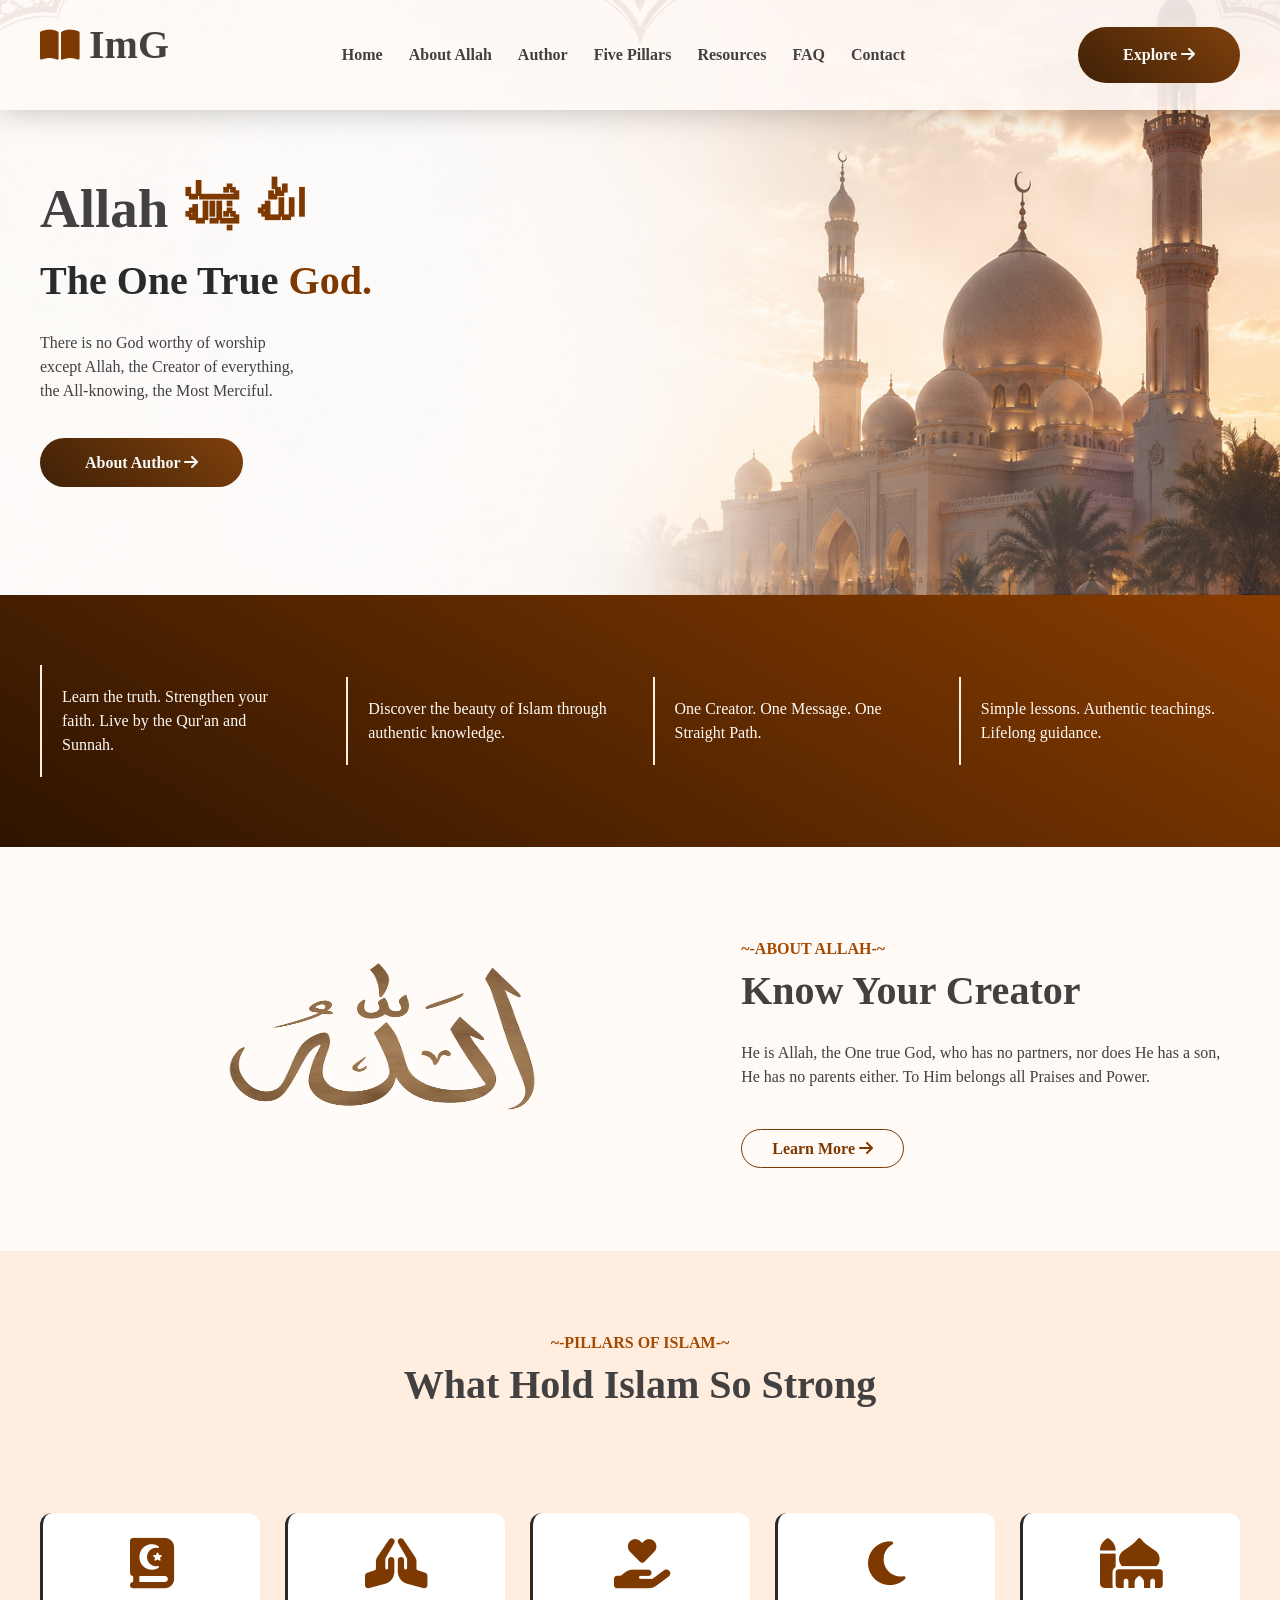
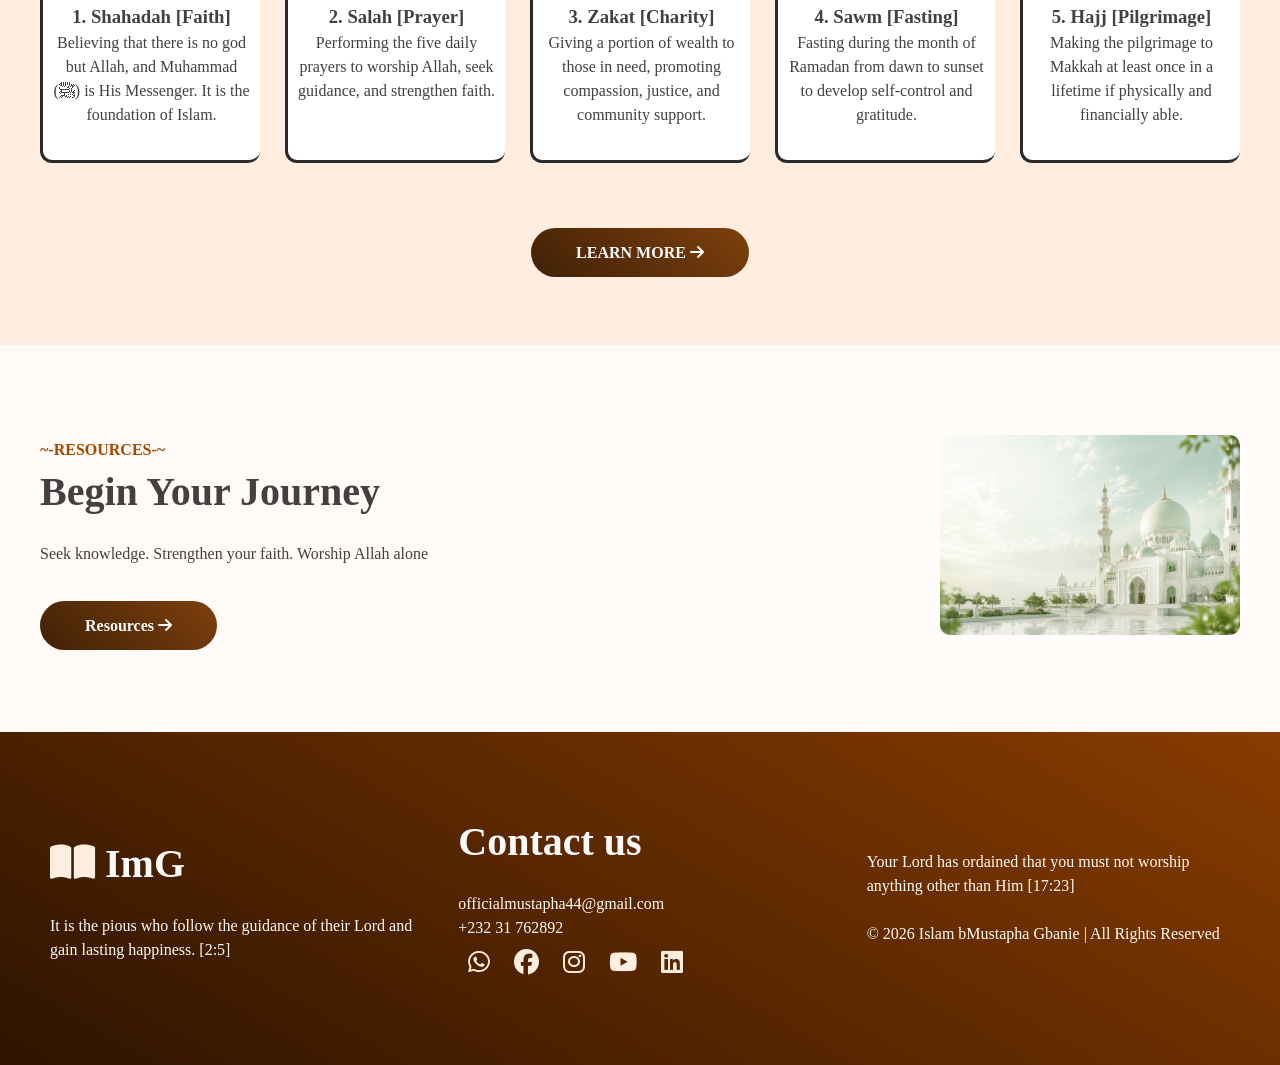
==== index.html @ 75f0ef75 "Add files via upload" ====
<!DOCTYPE html>
<html lang="en">
<head>
  <meta name="google-site-verification" content="kUoNEZyaHHgk7iwT_O8pBj2s8zlIZLvoUZk-4N_OeV8" />
  <meta name="msvalidate.01" content="C5AD6FC75478C789AB853C7C9F8C9426" />
  <meta charset="UTF-8">
  <meta name="viewport" content="width=device-width, initial-scale=1.0">
  <meta http-equiv="X-UA-Compatible" content="ie=edge">
  <title>Islam by Mustapha Gbanie – Learn the Truth of Islam Simply</title>
  <meta name="description" content="Welcome to the official Islamic website of Mustapha Gbanie. Learn about Allah, the Five Pillars of Islam, and get clear, authentic Islamic knowledge for everyone.">
  <meta name="keywords" content="Mustapha Gbanie, Mustapha Gbanie website, Islam for beginners, basics of Islam, learn Islam, Islamic teachings">
  <meta name="author" content="Mustapha Gbanie">
  <meta property="og:site_name" content="Islam by Mustapha Gbanie">
 <meta property="og:title" content="Islam by Mustapha Gbanie – Learn the Truth of Islam Simply">
 <meta property="og:description" content="Official Islamic website of Mustapha Gbanie: sharing clear, authentic knowledge about Islam, Allah, and the Five Pillars.">
 <meta property="og:url" content="https://mustapha-official.github.io/Islam/">
 <meta property="og:image" content="https://mustapha-official.github.io/Islam/bgg.webp" />
 <link rel="icon" href="bgg.webp" />
 
  <link rel="stylesheet" href="style.css" />
  <link rel="stylesheet" href="https://cdnjs.cloudflare.com/ajax/libs/font-awesome/6.7.2/css/all.min.css">
  <link rel="preconnect" href="https://fonts.googleapis.com">
  <link rel="preconnect" href="https://fonts.gstatic.com" crossorigin>
  <link href="https://fonts.googleapis.com/css2?family=Poppins:wght@300;400;500;600;700&display=swap" rel="stylesheet">
</head>
<body>
<header>
  <div class="wrapper">
    <div class="navigation">
      
      <div class="logo">
        <h2><i class="fa-solid fa-book-open"></i> ImG</h2>
      </div>
      
      <button onclick="navOpen()"><i class="fa-solid fa-bars"></i></button>
      
      <div class="nav-links">
        <ul>
          <li><a href="#">Home</a></li>
          <li><a href="#about">About Allah</a></li>
          <li><a href="author.html">Author</a></li>
          <li><a href="#pillars">Five Pillars</a></li>
          <li><a href="#resources">Resources</a></li>
          <li><a href="FAQ.html">FAQ</a></li>
          <li><a href="#contact">Contact</a></li>
        </ul>
      </div>
      
      <a class="btn" href="#about">Explore <i class="fa-solid fa-arrow-right"></i></a>
      
    </div>
  </div>
</header>

<!-- MAIN SECTION STRUCTURING -->
<main>
  <section class="hero">
    <div class="wrapper">
      <br /><br />
      <h1>Allah <strong>ﷲ ﷻ</strong></h1>
      <h2><strong><span>The One True </span>God.</strong></h2>
      <p>There is no God worthy of worship <br /> except Allah, the Creator of everything, <br /> the All-knowing, the Most Merciful.</p>
      <br /><br />
      <a class="Btn" href="about-author.html">About Author <i class="fa-solid fa-arrow-right"></i></a>
      
    </div>
  </section>
  
  <!-- TAGLINES SECTION -->
  <section class="tagline">
    <div class="wrapper">
      <div class="container">
        
        <div class="tag">
          
          <p>Learn the truth. Strengthen your faith. Live by the Qur'an and Sunnah.</p>
        </div>
        
        <div class="tag">
          
          <p>Discover the beauty of Islam through authentic knowledge.</p>
        </div>
        
        <div class="tag">
          
          <p>One Creator. One Message. One Straight Path.</p>
        </div>
        
        <div class="tag">
          
          <p>Simple lessons. Authentic teachings. Lifelong guidance.</p>
        </div>
        
      </div>
    </div>
  </section>
  
  
  <!-- ABOUT SECTION -->
  <section id="about" class="about">
    <div class="wrapper">
      <div class="container">
        
        <div class="image">
          <img src="AllAhh.webp" alt="The name of Allah" width="500" height="600" loading="lazy" />
        </div>
        
        <div class="para">
          <b>~-ABOUT ALLAH-~</b>
          <h2>Know Your <span>Creator</span></h2>
          <p>He is Allah, the One true God, who has no partners, nor does He has a son, He has no parents either. To Him belongs all Praises and Power.</p>
          <br /><br />
          <a class="learn" href="about-Allah.html">Learn More <i class="fa-solid fa-arrow-right"></i></a>
        </div>
        
      </div>
    </div>
  </section>
  
  
  <!-- PILLARS OF ISLAM SECTION -->
  <section id="pillars" class="pillars">
    <div class="wrapper">
      <b>~-PILLARS OF ISLAM-~</b>
      <h2>What Hold Islam <span>So Strong</span></h2>
      <br /><br />
      
      <div class="container">
        
        <div class="card">
          <i class="fa-solid fa-book-quran"></i>
          
          <h3>1. Shahadah <span>[Faith]</span></h3>
          
          <p>Believing that there is no god but Allah, and Muhammad (ﷺ) is His Messenger. It is the foundation of Islam.</p>
        </div>
        
        <div class="card">
          <i class="fa-solid fa-hands-praying"></i>
          
          <h3>2. Salah <span>[Prayer]</span></h3>
          
          <p>Performing the five daily prayers to worship Allah, seek guidance, and strengthen faith.</p>
        </div>
        
        <div class="card">
          <i class="fa-solid fa-hand-holding-heart"></i>
          
          <h3>3. Zakat <span>[Charity]</span></h3>
          
          <p>Giving a portion of wealth to those in need, promoting compassion, justice, and community support.</p>
        </div>
        
        <div class="card">
          <i class="fa-solid fa-moon"></i>
          
          <h3>4. Sawm <span>[Fasting]</span></h3>
          
          <p>Fasting during the month of Ramadan from dawn to sunset to develop self-control and gratitude.</p>
        </div>
        
        <div class="card">
          <i class="fa-solid fa-mosque"></i>
          
          <h3>5. Hajj <span>[Pilgrimage]</span></h3>
          
          <p>Making the pilgrimage to Makkah at least once in a lifetime if physically and financially able.</p>
        </div>
        
      </div>
      <br /><br />
      <a class="Btn" href="pillars-of-islam.html">LEARN MORE <i class="fa-solid fa-arrow-right"></i></a>
    </div>
  </section>
  
  
  <!--RESOURCES SECTION -->
  <section class="resources" id="resources">
    <div class="wrapper">
      <div class="container">
        
        <div class="res-card">
          <b>~-RESOURCES-~</b>
        <h2>Begin Your Journey</h2>
        <p>Seek knowledge. Strengthen your faith. Worship Allah alone</p>
        <br /><br />
        <a class="Btn" href="resources.html"> Resources <i class="fa-solid fa-arrow-right"></i></a>
        </div>
        
        <div class="res-card">
          <img src="bg.webp" alt="The name of Allah" width="500" height="600" loading="lazy" />
        </div>
        
      </div>
    </div>
  </section>
  
  <!-- FOOTER AND CONTACT INFO -->
  <footer>
    <div class="wrapper">
      <div class="container">
        
        <div class="logo">
          <h2><i class="fa-solid fa-book-open"></i> ImG</h2>
          <p>It is the pious who follow the guidance of their Lord and gain lasting happiness. [2:5]</p>
        </div>
        
        <div class="cont-info">
          <h2>Contact us</h2>
          <p>officialmustapha44@gmail.com</p>
          <p>+232 31 762892</p>
          
          <a href="https://wa.me/23231762892"><i class="fa-brands fa-whatsapp"></i></a>
          
          <a href="https://www.facebook.com/profile.php?id=61581850524625"><i class="fa-brands fa-facebook"></i></a>
          
          <a href="https://www.instagram.com/mustapha_gbanie?igsh=azB1b3VveTl0Zzk="><i class="fa-brands fa-instagram"></i></a>
          
          <a href="https://www.youtube.com/@Dr.Kabeer"><i class="fa-brands fa-youtube"></i></a>
          
          <a href="https://sl.linkedin.com/in/mustapha-gbanie-1b4a9739a"><i class="fa-brands fa-linkedin"></i></a>
          
        </div>
        
        <div class="remind">
          <p>Your Lord has ordained that you must not worship anything other than Him [17:23]</p>
          <br />
          <p>&copy; 2026 Islam bMustapha Gbanie | All Rights Reserved</p>
        </div>
        
      </div>
    </div>
  </footer>
  
</main>
  <script src="script.js"></script>
</body>
</html>
---- style.css ----
/*-- VARIABLE SET-UP FOR COLOUR PALETTE --*/
:root{
  --background: #FFFAF6;
  --soft-bg: #FFEEE0;
  --primary: linear-gradient(30deg, #2E1400, #883C00);
  --secondary: #7D3900;
  --cards: #FFFFFF;
  
  --body-color: #424040;
  --prim-color: #FAFAFA;
  --heading: #2A2A2A;
  
  --ancient: #A54900;
}

/*-- BASE SET --*/
*{
  box-sizing: border-box;
  margin: 0;
  padding: 0;
  scroll-behavior: smooth;
  font-family: Cambria, Cochin, Georgia, Times, 'Times New Roman', serif;}

/*-- TYPOGRAPHY, FONT SIZE TO CHANGE AUTOMATICALLY --*/
h1{font-size: clamp(40px, 5vw, 55px);}
h2{font-size: clamp(25px, 4vw, 40px);}
h3{font-size: clamp(20px, 3vw, 30);}
p{font-size: clamp(16px, 1vw, 18px);}

/*-- SETTINGS FOR MAXIMUM WIDTH, AND COLOURS SETUP ON SPECIFIC TEXTS --*/
.wrapper{max-width: 1200px; margin: 0 auto; padding: 0}
span{color: var(--primary);}
b{color: var(--ancient);}
strong{color: var(--secondary);}
code{color: var(--ancient); font-family: cursive;}

/*-- MAIN BODY STYLE --*/
body{
  background-color: var(--background);
  color: var(--body-color);
  line-height: 1.5;
  transition: all 0.4s linear ease;
}

/*-- THIS IS FOR ALL CONTAINERS --*/
.container,
.navigation{
  display: flex;
  align-items: center;
  justify-content: space-between;
  gap: 25px;
  margin: 10px auto;
}

.logo i{
  color: var(--secondary);
  font-size: 35px;
  border-radius: 20px;
}

/*-- HEADER STYLING --*/
header{
  background-color: #FFFAF6DE;
  position: fixed;
  width: 100%;
  padding: 5px 20px;
  box-shadow: 0 0 30px rgba(0, 0, 0, 0.24);
  z-index: 999;
  left: 0;
  top: 0;
}

/*-- NAVIGATION LINKS ON LARGE SCREEN --*/
.nav-links ul{
  display: flex;
  gap: 12px;
  list-style-type: none;
}

.nav-links ul li a{
  text-decoration: none;
  color: var(--primary);
  font-weight: bold;
  padding: 0 7px;
  transition: all 0.4s linear;
}

/*-- HOVER EFFECT FOR NAVIGATION LINKS --*/
.nav-links ul li a:hover{
  border-bottom: 2px solid var(--primary);
  padding: 0;
}

.nav-links ul li a:active{
  border-bottom: 2px solid var(--primary);
  padding: 0 8px;
  color: #000;
}

/*-- MENU BUTTON TO DISAPPEAR ON LARGE SCREEN --*/
button{
  display: none;
}

/*-- I'LL APPLY THIS TO ALL CARDS --*/
.card{
  background-color: var(--cards);
  padding: 10px;
  width: 260px;
  height: 250px;
  overflow-y: scroll;
  border-left: 3px solid var(--heading);
  border-bottom: 3px solid var(--heading);
  transition: all 0.4s linear;
  border-radius: 12px;
  margin: 20px auto;
}

/*--hover effect on cards--*/
.card:hover{
  transform: translateY(5px);
  transition: all 0.4s linear;
  box-shadow: inset 0 0 80px #FFFFFF, 0 4px 10px #5E3100;
}

/*-- cards icons --*/
.card i{
  background-color: var(--cards);
  color: var(--secondary);
  font-size: 50px;
  margin: 15px;
}

/*-- THIS IS FOR ALL BUTTONS --*/
.Btn, .btn{
  background-image: linear-gradient(40deg, #402107, #7E400C);
  color: var(--prim-color);
  padding: 16px 45px;
  border-radius: 30px;
  border: none;
  font-weight: bold;
  text-decoration: none;
  transition: all 0.4s linear;
}

/*--hover effect for buttons --*/
.Btn:hover,
.btn:hover{
  background-image: var(--primary);
}

/*-- THIS IS FOR ALL BUTTONS --*/
.learn {
  border: 1.5px solid var(--secondary);
  color: var(--secondary);
  padding: 10px 30px;
  border-radius: 20px;
  font-weight: bold;
  text-decoration: none;
  transition: all 0.4s linear;
}

/*--hover effect for buttons --*/
.learn:hover {
  color: var(--prim-color);
  background-color: var(--secondary);
}

/*-- HOME/HERO SECTION STYLE --*/
.hero{
  background-image: linear-gradient(40deg, #FFFFFF75, #FFFFFF00), url(bgg.webp);
  background-size: cover;
  background-repeat: no-repeat;
  background-position: center;
  padding: 120px 25px;
  text-shadow: 0 0 -5px #000000;
}

h2 strong span{color: var(--heading);}

/*-- Padding for all sections & margin for all h2 --*/
.about,
.pillars,
.resources,
.five-pillars{
  padding: 80px 30px;
  text-align: center;
}

h2{
  margin-bottom: 20px;
}

/*-- TAGLINE SECTION --*/
.tagline{
  background-image: var(--primary);
  padding: 60px 20px;
  font-family: cursive;
}

.tag{
  text-align: center;
  color: var(--background);
  padding: 20px;
  text-align: left;
  width: 100%;
  border-left: 2px solid var(--soft-bg);
}

/*-- ABOUT SECTION STYLE --*/
.about .container{
  gap: 30px; /*--About cards to have large gap/space--*/
}

.para,
.res-card{text-align: left;}
.image{
  width: 100%; /*--Image to stretch full width --*/
}
/*--About card image --*/
.image img,
.res-card img{
  width: 100%;
  height: 200px;
  overflow: hidden;
  filter: drop-shadow(0 0 12px #FFFFFF);
  border-radius: 10px;
  animation: anime 6s infinite; /*-- Animation set on the key frames below --*/
}

/*-- Key frames animation that making the images to move on the home page --*/
@keyframes anime{
  0%, 100%{
    transform: translateX(0);
  }
  
  25%{
    transform: translateX(10px);
  }
  
  50%{
    transform: translateY(10px);
  }
  
  75%{
    transform: translateX(-10px);
  }
}

/*-- PILLARS OF ISLAM SECTION --*/
.pillars{
  background-color: var(--soft-bg);
}

.five-pillars {
  background-color: var(--background);
}

/*-- Padding and alignment style for the following classes --*/
.shahadah,
.salah,
.zakat,
.sawm,
.hajj,
.intro,
.allah,
.author,
.preference,
.faq{
  text-align: left;
  padding: 90px 30px;
}

/*-- Unordered lists on different pages --*/
.shahadah ul,
.salah ul,
.zakat ul,
.sawm ul,
.hajj ul,
.allah ul,
.preference ul{
  list-style-type: lower-alpha;
  padding: 15px;
}

/*-- Arabic texts alignment and styles --*/
.arabic{
  text-align: right;
  color: var(--secondary);
  font-family: amiri;
  font-style: italic;
  font-weight: bold;
}

/*-- RESOURCES PAGE LINKS--*/
/*-- When you actually visit the links from the resources page their colours change to gray --*/
.preference p a:visited,
.preference p ul li a:visited{
  color: #808080;
}

/*-- FOOTER SECTION STYLES --*/
footer{
  background-image: var(--primary);
  color: var(--background);
  padding: 60px 30px;
}

.cont-info,
footer .logo,
.remind{
  width: 100%;
  height: 100%;
  padding: 10px;
}

.cont-info a{
  text-decoration: none;
}

.cont-info a i{
  padding: 10px;
  color: var(--soft-bg);
  font-size: 25px;
}

footer .logo i{
  color: var(--soft-bg);
  font-size: 40px;
}

footer h2{
  color: var(--prim-color);
}


/*-- MEDIA QUERY TO FIT ALL MOBILE PHONE SCREEN SIZES --*/
@media (max-width: 700px) {
  .container{flex-direction: column; gap: 20px;}
  
  /*-- The header button to disappear on mobile view --*/
  .btn{display: none;}
  
  /*-- This is the menu toggle button for navigation links --*/
  button{
    display: block;
    border-radius: 30px;
    border: none;
    font-weight: bold;
    transition: all 0.4s linear;
    padding: 5px 10px;
    background-color: transparent;
    font-size: 30px;
    color: var(--primary);
  }
  
  /*-- Navigation links to disappear and wait for instruction from JavaScript nah--*/
  .nav-links{display: none;}
  .nav-links ul{
    display: block;
    list-style-type: none;
  }
  
  .nav-links ul li{
    display: block;
    padding: 20px 10px;
    transition: all 0.5s ease-in;
  }
  
  .nav-links ul li a{
    display: block;
    text-decoration: none;
    color: var(--primary);
  }
  
  /*-- JavaScript instruction suddenly rooted here --*/
  .nav-links.active{
    display: block;
    position: fixed;
    right: 0;
    top: 70px;
    width: 50%;
    padding: 8px;
    font-weight: bold;
    border-radius: 5px;
    background-color: var(--cards);
  }
  
  /*-- To avoid too much space on the top of the cards --*/
  .card{
    margin-top: 10px;
  }
  
  /*-- To adjust the padding on smaller screens --*/
  .shahadah,
  .salah,
  .zakat,
  .sawm,
  .hajj,
  .intro,
  .allah,
  .author,
  .preference,
  .faq {
    text-align: left;
    padding: 80px 20px;
  }
  
  .about,
  .pillars,
  .resources,
  .five-pillars {
    padding: 80px 20px;
  }
  
  footer{
    padding: 40px 20px;
  }
}
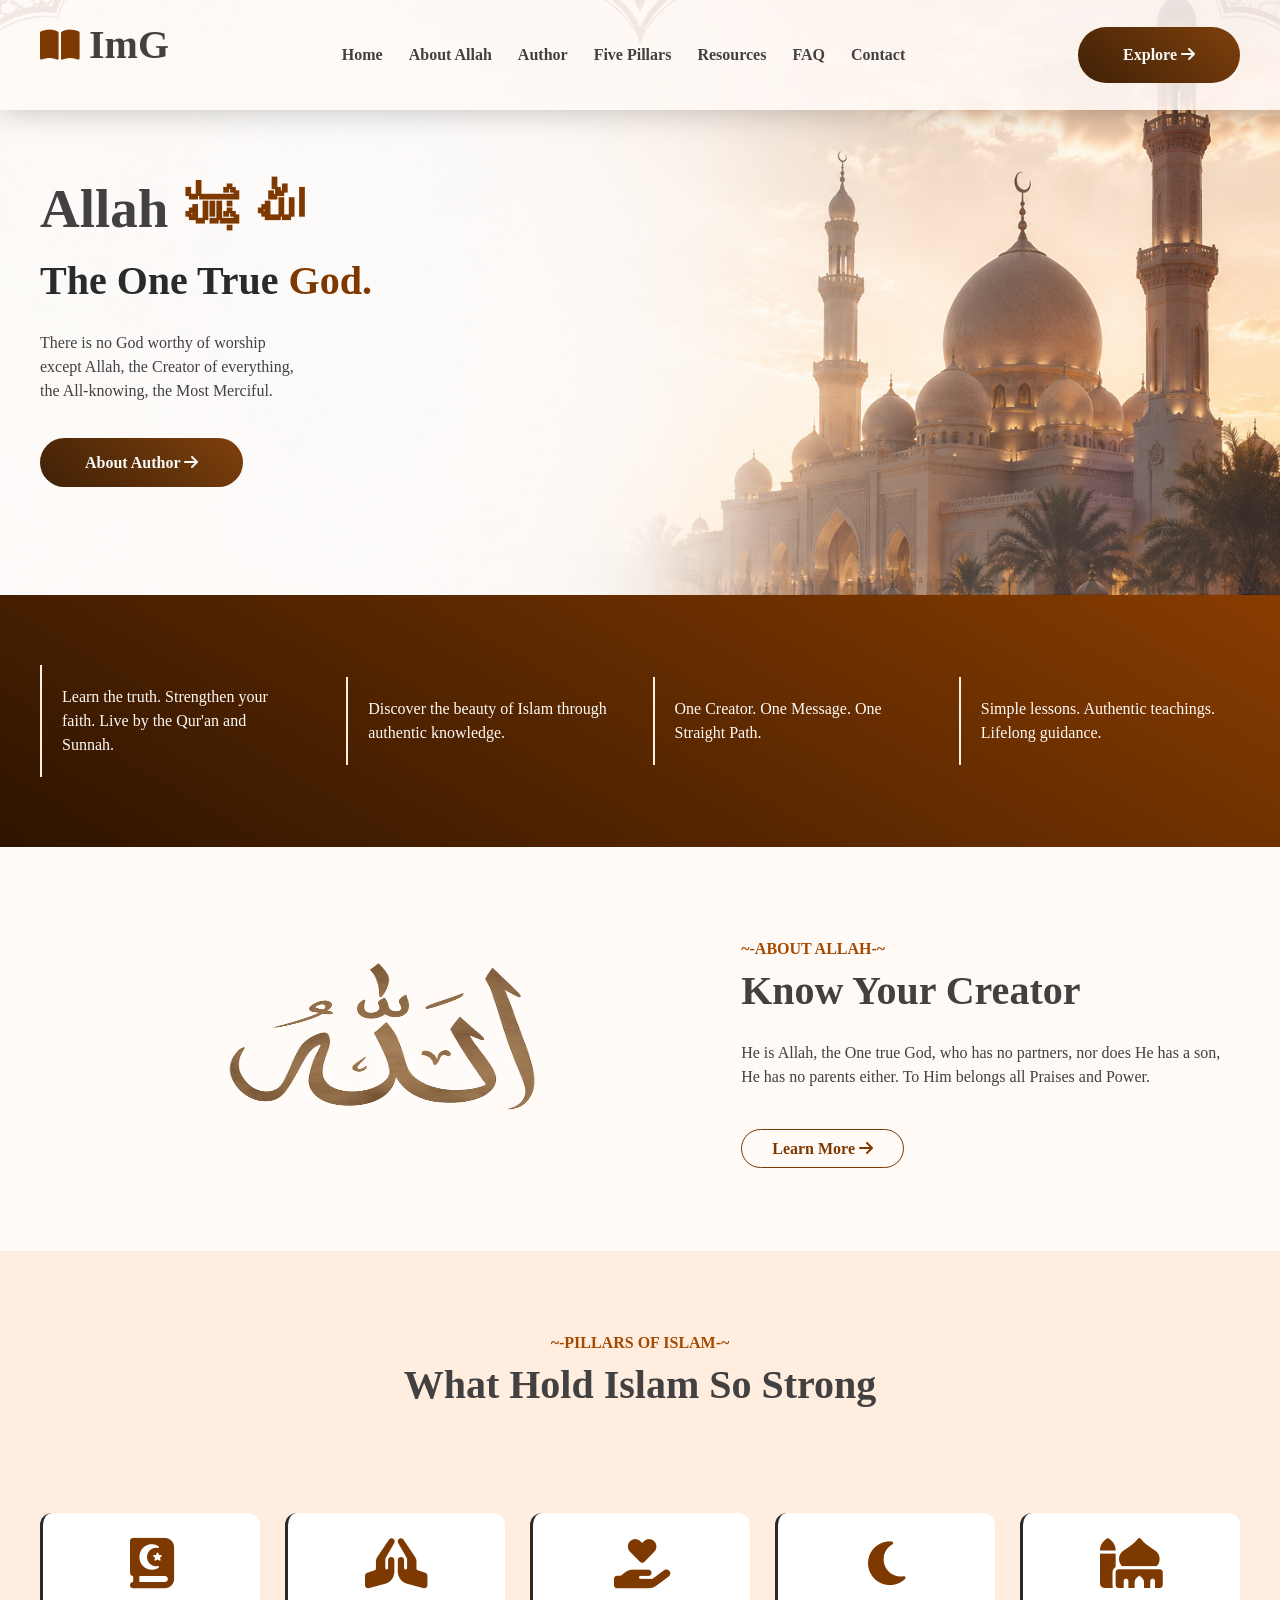
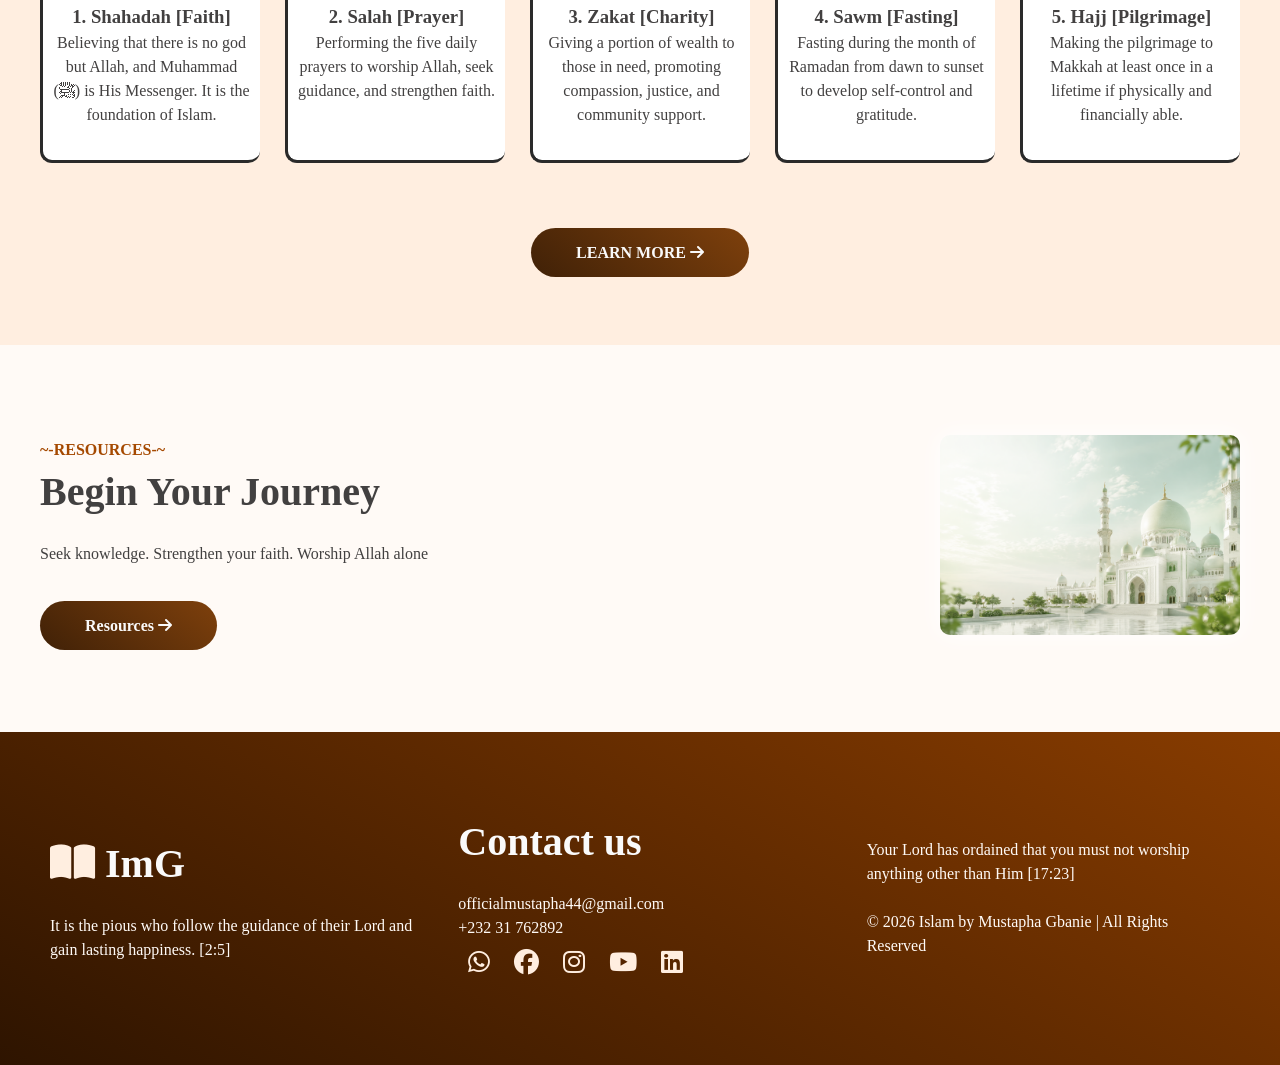
==== commit b232997e: "Correct copyright attribution in footer" ====
--- a/index.html
+++ b/index.html
@@ -38,10 +38,10 @@
         <ul>
           <li><a href="#">Home</a></li>
           <li><a href="#about">About Allah</a></li>
-          <li><a href="author.html">Author</a></li>
+          <li><a href="about-author.html">Author</a></li>
           <li><a href="#pillars">Five Pillars</a></li>
           <li><a href="#resources">Resources</a></li>
-          <li><a href="FAQ.html">FAQ</a></li>
+          <li><a href="Faq.html">FAQ</a></li>
           <li><a href="#contact">Contact</a></li>
         </ul>
       </div>
@@ -225,7 +225,7 @@
         <div class="remind">
           <p>Your Lord has ordained that you must not worship anything other than Him [17:23]</p>
           <br />
-          <p>&copy; 2026 Islam bMustapha Gbanie | All Rights Reserved</p>
+          <p>&copy; 2026 Islam by Mustapha Gbanie | All Rights Reserved</p>
         </div>
         
       </div>
@@ -235,4 +235,4 @@
 </main>
   <script src="script.js"></script>
 </body>
-</html>+</html>
